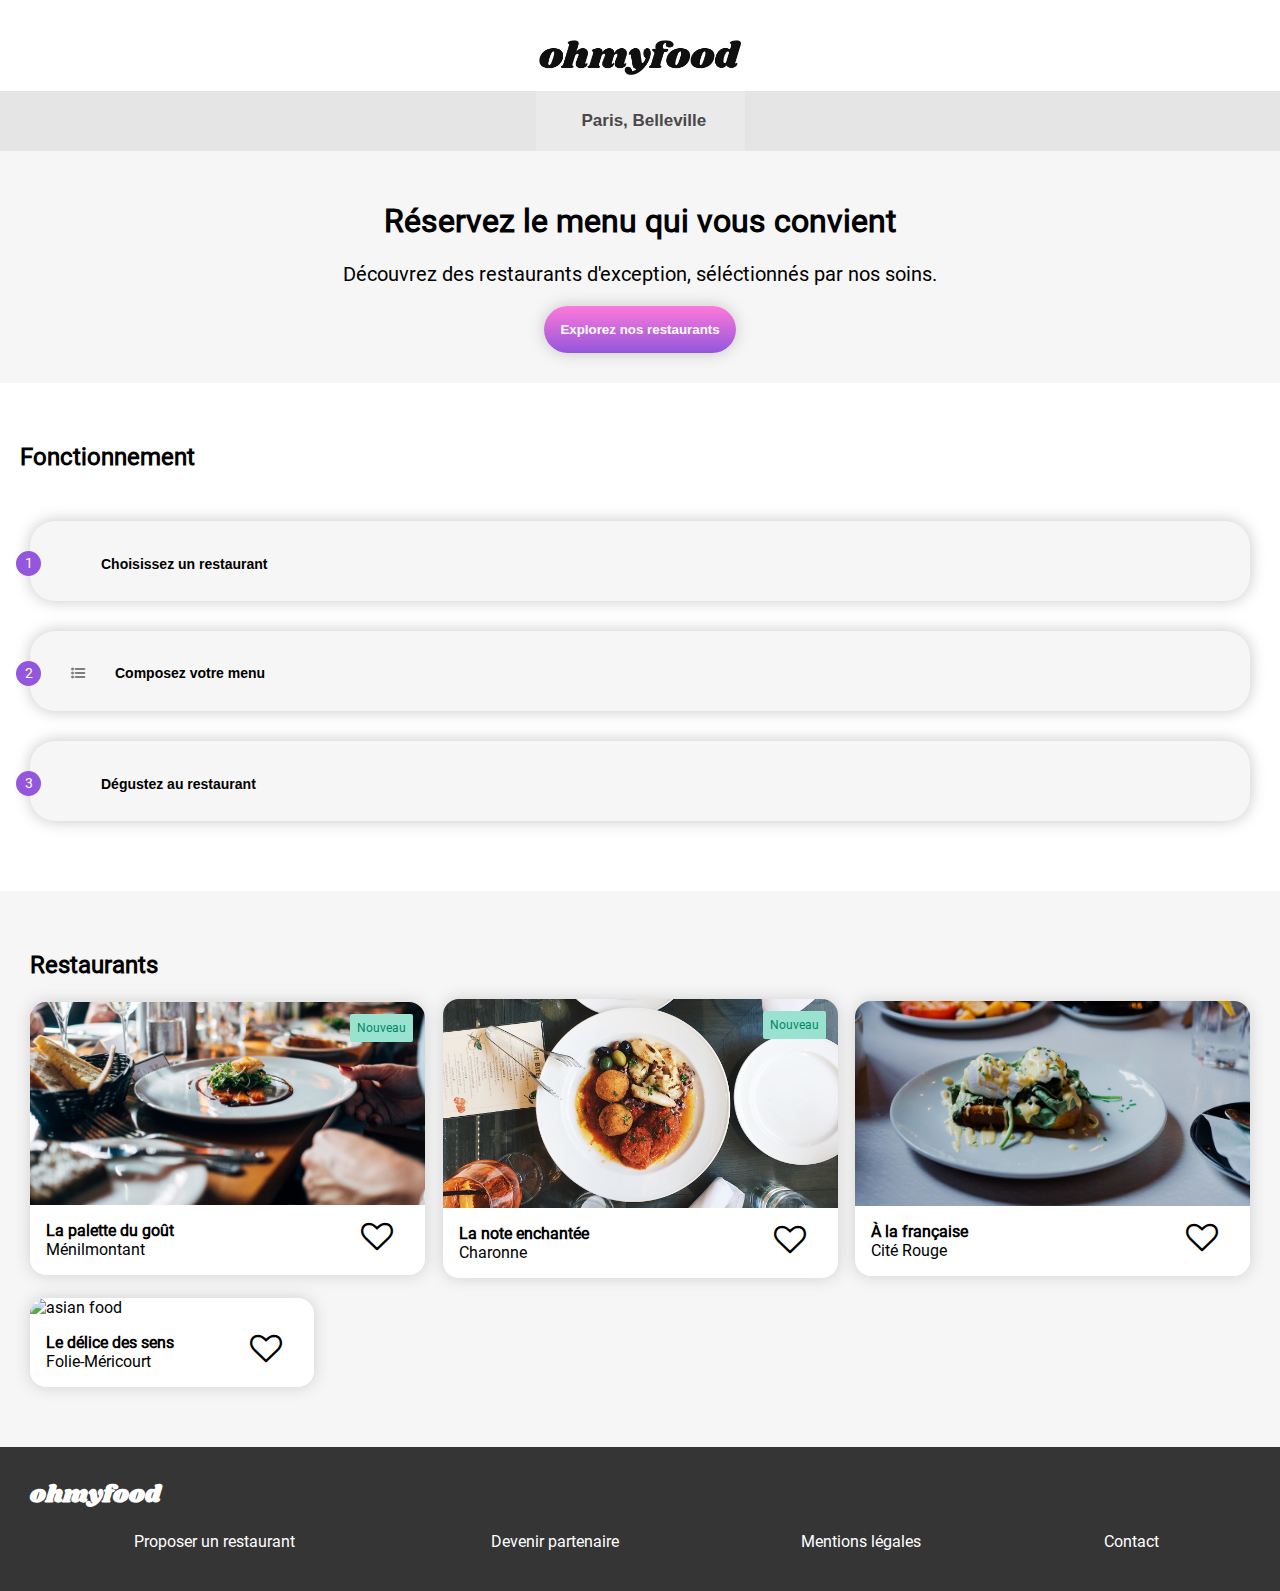
==== index.html @ c181797b "rectifs backgd img, select anim top, centrage titre page menu" ====
<!DOCTYPE html>
<html lang="fr">
    <head>
        <meta charset="utf-8" />
		<meta name="viewport" content="width=device-width, initial-scale=1">
        <link rel="stylesheet" href="omfstyle.css"/>
        <script src='https://kit.fontawesome.com/a076d05399.js'></script>
        <link rel="stylesheet" href="https://cdnjs.cloudflare.com/ajax/libs/font-awesome/4.7.0/css/font-awesome.min.css">
        <title>Oh my food</title>
    </head>
   <body>
    <header class="header">
        <div class="stage">
            <div class="dot-spin"></div>
        </div>
        <div class="navlogohomepage navlogo">
            <img src="images/ohmyfood.png" alt="logo Ohmyfood" class="logo"/>
        </div>
        <div class="topbar">
            <form action="traitement.php" class="searchinput">
            <div class="mapicon"><i class='fas fa-map-marker-alt'></i></div>
            <div><input type="search" id="mapsearch" name="q" placeholder="Paris, Belleville"></div>
            </form>
        </div>
    </header>
    <div class="explorer">
            <h1>Réservez le menu qui vous convient</h1>
            <p2 class="intro">Découvrez des restaurants d'exception, séléctionnés par nos soins.</p>
            <button class="explorerbutton">Explorez nos restaurants</button>
        </div>
        <div class="methodpart">
          <h2 class="subtitle">Fonctionnement</h2> 
        <div class="selectsection">
           <button class="filtre">
            <div class="cercleicone">
                    <div class="cerclebleu">1
                    </div>
                </div>
                <div class="textefiltre"><i class='fas fa-mobile-alt selecticon'></i>Choisissez un restaurant
                </div>
            </button>

          <button class="filtre">
            <div class="cercleicone">
                    <div class="cerclebleu">2
                    </div>
                </div>
                <div class="textefiltre"><i class='fa fa-list-ul selecticon'></i>Composez votre menu
                </div>
            </button>

          <button class="filtre">
            <div class="cercleicone">
                    <div class="cerclebleu">3
                    </div>
                </div>
                <div class="textefiltre"><i class='fas fa-store selecticon'></i>Dégustez au restaurant
                </div>
            </button>

        </div> 
    </div>

    <section class="menucontainer">
            <div>
            <h2 class="subtitle">Restaurants</h2>
            </div>
        <div class="globalplacescontainer">
                <div class="placecard">
                    <a href="#">
                        <div class="placefigure">
                            <img class="placephoto" src="images/jay-wennington-N_Y88TWmGwA-unsplash[1].jpg" alt="hands and plate">
                            <div class="labelnew">Nouveau</div>
                        </div>
                        <div class="figcaption">
                            <div class="fa-stack fa-2x heartbox">
                                <i class="fa fa-heart-o fa-stack-1x emptyheart"></i>
                                <i class="fas fa-heart fa-stack-1x fullheart"></i>
                            </div>
                             <div>
                                <h3 class="restaurantname">La palette du goût</h3>
                                <p class="city">Ménilmontant</p> 
                            </div>
                        </div>
                    </a>
                </div>

                <div class="placecard">
                    <a href="#">
                        <div class="placefigure">
                            <img class="placephoto" src="images/stil-u2Lp8tXIcjw-unsplash.jpg" alt="top view plate">
                            <div class="labelnew">Nouveau</div>
                        </div>
                         <div class="figcaption">
                            <div class="fa-stack fa-2x heartbox">
                                <i class="fa fa-heart-o fa-stack-1x emptyheart"></i>
                                <i class="fas fa-heart fa-stack-1x fullheart"></i>
                            </div>
                             <div>
                                <h3 class="restaurantname">La note enchantée</h3>
                                <p class="city">Charonne</p>
                          </div>
                        </div>
                    </a>
                </div>

                <div class="placecard">
                    <a href="alafrancaise.html">
                        <div class="placefigure">
                            <img class="placephoto" src="images/toa-heftiba-DQKerTsQwi0-unsplash.jpg" alt="white table">
                        </div>
                        <div class="figcaption">
                            <div class="fa-stack fa-2x heartbox">
                                <i class="fa fa-heart-o fa-stack-1x emptyheart"></i>
                                <i class="fas fa-heart fa-stack-1x fullheart"></i>
                            </div>
                            <div>
                                <h3 class="restaurantname">À la française</h3>
                                <p class="city">Cité Rouge</p>
                            </div>
                        </div>
                    </a>
                </div>

                <div class="placecard">
                    <a href="#">
                        <div class="placefigure">
                            <img class="placephoto" src="images/louis-hansel-shotsoflouis-qNBGVyOCY8Q-unsplash.jpg" alt="asian food">
                        </div>
                        <div class="figcaption">
                            <div class="fa-stack fa-2x heartbox">
                                <i class="fa fa-heart-o fa-stack-1x emptyheart"></i>
                                <i class="fas fa-heart fa-stack-1x fullheart"></i>
                            </div>
                             <div>
                                <h3 class="restaurantname">Le délice des sens</h3>
                                <p class="city">Folie-Méricourt</p>
                            </div>
                        </div>
                    </a>
                </div>
            </div>

    </section>
    </body>
    <footer class="footer">
        <h2 class="shrikhandtitle">ohmyfood</h2>
    <div class="footercontainer">
        <a href="#" class="footerlink"><i class='fas fa-utensils footericon'></i>Proposer un restaurant</a>
        <a href="#" class="footerlink"><i class='fas fa-handshake footericon'></i>Devenir partenaire</a>
        <a href="#" class="footerlink">Mentions légales</a>
        <a href="#" class="footerlink">Contact</a>
    </div>
    </footer>
</html>
---- omfstyle.css ----
@font-face {
	font-family: "Shrikhand";
	src: url('../font/Shrikhand-Regular.ttf');
}
@font-face {
	font-family: "Roboto";
	src: url('../font/Roboto-Regular.ttf');
}
a {
    text-decoration: none;
    color: black;
}
body {
    margin: 0px;
    padding: 0px;
    font-family: "Roboto", sans-serif;
}
.header {
    display: flex;
    flex-direction: column;
    justify-content: center;
    background-color: white;
    text-align: center;
}
.navlogohomepage {
    justify-content: center;
}
.navlogo {
    display: flex;
    width: 100%;
    padding-bottom: 16px;
    padding-top: 40px;
    align-items: center;
}
.logobox {
    width: 100%;
    display:flex;
    justify-content: center;
}
.logo {
    height: 35px;
}
.arrow {
    font-size: 24px;
    color:#353535;
    padding-bottom: 10px;
    margin-left: 5px;
    margin-right: auto;
}
.topbar {
    display: flex;
    justify-content: center;
    background-color:#e5e5e5;
    position: relative;
}
.searchinput {
    display: flex;
    align-items: center;
}
.mapicon {
    color:rgb(73, 73, 73);
    position: absolute;
    display: inline-block;
    vertical-align: middle;
}
#mapsearch {
  background-color:#eaeaea;
  border: none;
  padding-left: 30px;
  height: 60px;
  display: inline-block;
  vertical-align: middle;
}
::placeholder {
    padding-left: 16px;
    color:rgb(73, 73, 73);
    font-size: 17px;
    font-weight: bold;
    opacity: 1;
}
h1 {
    text-align: center;
}
.explorer {
    background-color: #f6f6f6;
    height: 100%;
    padding: 30px;
    text-align: center;
}
.intro {
    text-align: center;
    font-size: 20px;
    text-justify: auto;
}
.explorerbutton {
    color: white;
    font-weight: bold;
    background: linear-gradient(180deg, #FF79DA, #9356DC);
    padding: 16px;
    border-radius: 30px;
    border: none;
    box-shadow: 0 0 16px #C6C6C6;
}
.explorerbutton:hover {
    box-shadow: 0 0 16px#797979;
    opacity: 0.9;
    transition: 0.5s;
}
.methodpart {
    padding-bottom: 40px;
    padding-top: 40px;
}
.subtitle {
    margin-left: 20px; 
    margin-bottom: 20px;
    padding-top: 0px;
}
.selectsection {
    display: flex;
    flex-direction: column;
    justify-content: space-between;
    padding-left: 30px;
    padding-right: 30px;
    padding-bottom: 30px;
}
.selectbutton {
    color: black;
    font-weight: bold;
    background-color: #F6F6F6;
    padding: 20px;
    border-radius: 16px;
    margin-bottom: 16px;
    margin-right: 30px;
    margin-left: 30px;
}
.selecticon {
    padding-right: 30px;
    font-size: 18px;
    color:#7E7E7E;
}
.selecticon:hover {
    color:#9356DC;
}
.selecticon:focus {
    color:#9356DC;
}
.selecticon:visited {
    color:#9356DC;
}
.numbers {
    color: white;
    background-color:#9356DC;
    border-radius: 50%;
    padding: 10px;
    width: 10px;
    height: 10px;
    margin-right: -10px;
    position: absolute;
}
.selectbuttonicon {
    display: inline-block;
    align-items: baseline;
    vertical-align: middle;
}
.filtre {
    background-color: #F6F6F6;
    border: none;
	border-radius: 25px;
    margin-top: 30px;
    margin-right: 0px;
    margin-left: 0px;
    padding-top: 30px;
    padding-bottom: 25px;
	align-items: center;
    display: flex;
    box-shadow: 0 0 16px #C6C6C6;
}
.filtre:hover {
    box-shadow: 0 0 16px#797979;
    background-color:#f9f9f9;
    transition: 0.5s;
}
.textefiltre {
    margin-left: 30px;
    margin-right: auto;
    font-weight: bold;
    font-size: 14px;
}
.cerclebleu {
    background-color:#9356DC;
    font-family: "Roboto";
    font-size: 14px;
    color: white;
	border-radius: 100%;
	height: 25px;
	width: 25px;
	display: flex;
	align-items: center;
	justify-content: center;
	margin-left: -20px;
}
.menucontainer {
    background-color: #F6F6F6;
    height: 100%;
    padding: 40px 10px 40px 10px;
}
.globalplacescontainer {
	display: flex;
    flex-direction:column;
    align-items: center;
}
.placecard {
    display: block;
	background-color: #ffffff;
	border-radius: 16px;
	padding: 0px;
	box-shadow: 0 0 16px #cfcfcf;
	box-sizing: border-box;
	max-width: 395px;
    max-height: 300px;
    margin-bottom: 20px;
}
.placecard:hover {
    box-shadow: 0 0 16px#797979;
    transition: 0.5s;
}
.placefigure {
    display: flex;
    align-content: flex-start;
    justify-content: flex-end;
	width: 100%;
	height: 100%;
    margin: 0px;
    position: relative;
}
.labelnew {
    color:#008766;
    background-color:#99E2D0 ;
    font-size: 12px;
    position: absolute;
    padding: 7px;
    border-radius: 2px;
    margin-top: 12px;
    margin-right: 12px;
}
.placephoto {
 
	width: 100%;
	height: 100%;
	border-top-left-radius: 16px;
	border-top-right-radius: 16px;	
    object-fit: cover;
}
.figcaption {
    display: flex;
    justify-content: space-between;
    padding: 16px 16px 16px 16px;
    align-items: flex-start;
}
.figcaption .heartbox {
    margin-top: -16px;
}
.restaurantname {
margin :0px;
font-size: 16px;
}
.city {
    margin :0px;
}
.footer {
    color: white;
    background-color:#353535;
    padding: 10px 30px 30px 30px;
}
.shrikhandtitle {
    font-family: "Shrikhand";
    text-align: left;
}
.menucontainerpage {
    display: flex;
    flex-direction: column;
    padding-left: 25px;
    padding-right: 25px;
    background-color: #f6f6f6;
}
.dishbtntitle {
    border-bottom: 3px solid #99E2D0;
    font-weight: normal;
    padding-bottom: 10px;
    font-size: 20px;
}
.dishbtncontainer {
    display: flex;
    flex-direction: column;
    margin-bottom: 30px;
    justify-content: space-between;
    align-items: baseline;
}
.dishbtntitlebox {
    width: 50px;
    align-self: baseline;
}
.dishbtn {
    display: flex;
  background-color: white;
  border: none;
  border-radius: 16px;
  box-shadow: 0 0 16px #C6C6C6;
  align-items: left;
  text-align: left;
  font-size: 14px;
  margin-bottom: 16px;
  font-family: "Roboto";
  min-width: 330px;
  max-width: 350px;
  height: 75px;
  z-index:1;
  cursor: pointer;
  opacity:0;
}
.dishbtn {
        animation: fadein;
        Animation-name : fadein;
        -moz-animation: fadein 1.5s; /* Firefox */
        -webkit-animation: fadein 1.5s; /* Safari et Chrome */
        -o-animation: fadein 1.5s; /* Opera */
        animation-fill-mode: forwards;
    }
    @keyframes fadein {
        from {
            opacity:0;
        }
        to {
            opacity:1;
        }
    }
    @-moz-keyframes fadein { /* sur Firefox */
        from {
            opacity:0;
        }
        to {
            opacity:1;
        }
    }
    @-webkit-keyframes fadein { /* sur Safari et Chrome */
        from {
            opacity:0;
        }
        to {
            opacity:1;
        }
    }
    @-o-keyframes fadein { /* sur Opera */
        from {
            opacity:0;
        }
        to {
            opacity: 1;
        }
    } 
}
.btn1 {
    Animation-name : fadein ;
    Animation-delay : 1s ;
}
.btn2 {
    Animation-name : fadein ;
    Animation-delay : 0.5s ;
}
.btn3 {
    Animation-name : fadein ;
    Animation-delay : 1s ;
}
.dishbtn:hover {
    box-shadow: 0 0 16px#797979;
    transition: 0.5s;
}
.dishtitle {
    font-weight: bold;
    font-family: "Roboto";
    padding-bottom: 10px;
    font-size: 16px;
}
.dishdetailsbox {
    display: flex;
    justify-content: space-between;
    height: 100%;
}
.dishdetails {
    white-space: nowrap;
    overflow: hidden;
    text-overflow: ellipsis;
}
.price {
    font-weight: bold;
    font-family: "Roboto";
    margin-right: 10px;
    margin-left: auto;
}
.selectanim {
    background-color: #99E2D0;
    border-top-right-radius: 16px;
    border-bottom-right-radius: 16px;
    box-sizing: border-box;
    margin-right: -10px;
    margin-top: -1px;
    display: flex;
    height: 75px;
    z-index: 2;
    position: relative;
    justify-content: center;
    align-items: center;
    background-clip: padding-box;
    width: 0%;
    overflow: hidden;
  }
.circleanim {
    color: white;
    background-color: #99E2D0;
    box-sizing: content-box;
    font-size: 24px;
    display: none;
    z-index: 1;
    position: absolute;
  }
.choice {
    width: 100%;
    height: 100%;
    padding: 15px 10px 0px 5px;
    display: flex;
    flex-direction: column; 
}
.dishbtn:hover .circleanim {
   -webkit-animation: roll-in-right 0.6s ease-out both;
    animation: roll-in-right 0.6s ease-out both;
    animation-duration: 1s;
    animation-fill-mode: forwards;
  }
  @-webkit-keyframes roll-in-right {
    0% {
      -webkit-transform: translateX(80px) rotate(940deg);
              transform: translateX(80px) rotate(940deg);
      opacity: 0;
    }
    70% {
      -webkit-transform: translateX(0) rotate(0deg);
              transform: translateX(0) rotate(0deg);
      opacity: 1;
    }
  }
  @keyframes roll-in-right {
    0% {
      -webkit-transform: translateX(80px) rotate(940deg);
              transform: translateX(80px) rotate(940deg);
      opacity: 0;
    }
    70% {
      -webkit-transform: translateX(0) rotate(0deg);
              transform: translateX(0) rotate(0deg);
      opacity: 1;
    }
  }
.dishbtn:hover .choice {
    width: 80%;
    transition-duration: 0.5s;
  }
.dishbtn:hover .selectanim {
    display: flex;
    width: 20%;
    transition-duration: 0.5s;
  }
  
.commandbtnbox {
    display: flex;
    justify-content: center;
    background-color: #f6f6f6;
}
.commandbtn {
    color: white;
    font-weight: bold;
    background: linear-gradient(180deg, #FF79DA, #9356DC);
    padding: 16px 50px 16px 50px;
    border-radius: 30px;
    border: none;
    box-shadow: 0 0 16px #C6C6C6;
    margin-bottom: 80px;
    cursor: pointer;
}
.commandbtn:hover {
    box-shadow: 0 0 16px#797979;
    opacity: 0.9;
    transition: 0.5s;
}
.footerlink {
    text-decoration: none;
    color: white;
    margin-bottom: 10px; 
}
.footericon {
    color: white;
    padding-right: 13px;
}
.footercontainer {
    display: flex;
    flex-direction: column;
    justify-content: space-between;
}
.headerphotobox {
    display:flex;
    position: relative;
    overflow: hidden;
}
.headerphoto {
    display:block;
    width: 100%;
    max-height: 300px;
    object-fit: cover;
    object-position: center;
}
.selectedrestaurant {
    background-color: #f6f6f6;
    padding: 16px;
    border-top-right-radius: 40px;
    border-top-left-radius: 40px;
    object-fit: cover;
    margin-top: -67px;
    position: relative;
    z-index: 2;
}
.selectedrestauranttitle {
    margin-bottom: 0px;
    margin-left: 10px;
    margin-right: -10px;
}
.iconespace {
    display: flex;
    justify-content: space-between;
    align-items: center;
}
.heartbox {
    order:2;
    margin-bottom: -15px;
    height: 24px;
    width: 24px;
    cursor: pointer;
    display: flex;
    margin-left: auto;
}
.emptyheart {
  opacity:1;
  transition: opacity 1.5s;
}
.fullheart{
  opacity:0;
  transition: opacity 1.5s;
  background:-webkit-linear-gradient(180deg, #FF79DA, #9356DC);
  background-clip: text;
  -webkit-background-clip: text;
  -webkit-background-clip: text;
  -moz-background-clip: text;
  -webkit-text-fill-color: transparent;
  -moz-text-fill-color: transparent;
}
.heartbox:hover .emptyheart {
  opacity :0;
 }
 .heartbox:hover .fullheart {
   opacity: 1;
 }
 .stage {
    display: flex;
    width: 0%;
    height: 0%;
    position: fixed;
    top: 0;
    left: 0;
    right: 0;
    bottom: 0;
    z-index: 99999; 
    justify-content: center;
    align-items: center;
    overflow: hidden;
    background:-webkit-linear-gradient(180deg, #FF79DA, #9356DC);
    -webkit-text-fill-color: transparent;
    -moz-text-fill-color: transparent;
    animation:apparition 3s backwards;
  }
  @keyframes apparition {
    0% { 
      width:100%;
      height:100%;
      opacity:1;
  }
    70%{
      width:100%;
      height:100%;
      opacity: 0.95;
    }
    100% {
      width:100%;
      height:100%;
      opacity:0;
    }
  }
  .dot-spin {
    position: absolute;
    width: 10px;
    height: 10px;
    border-radius: 5px;
    box-shadow:  0 -18px 0 0  #ffffff, 12.72984px -12.72984px 0 0  #ffffff, 18px 0 0 0  #ffffff, 12.72984px 12.72984px 0 0 rgba(152, 128, 255, 0), 0 18px 0 0 rgba(152, 128, 255, 0), -12.72984px 12.72984px 0 0 rgba(152, 128, 255, 0), -18px 0 0 0 rgba(152, 128, 255, 0), -12.72984px -12.72984px 0 0 rgba(152, 128, 255, 0);
    animation: dotSpin 1.5s infinite linear;
  }
  
  @keyframes dotSpin {
    0%,
    100% {
      box-shadow: 0 -18px 0 0 #ffffff, 12.72984px -12.72984px 0 0 #ffffff, 18px 0 0 0 #ffffff, 12.72984px 12.72984px 0 -5px rgba(152, 128, 255, 0), 0 18px 0 -5px rgba(152, 128, 255, 0), -12.72984px 12.72984px 0 -5px rgba(152, 128, 255, 0), -18px 0 0 -5px rgba(152, 128, 255, 0), -12.72984px -12.72984px 0 -5px rgba(152, 128, 255, 0);
    }
    12.5% {
      box-shadow: 0 -18px 0 -5px rgba(152, 128, 255, 0), 12.72984px -12.72984px 0 0 #ffffff, 18px 0 0 0 #ffffff, 12.72984px 12.72984px 0 0 #ffffff, 0 18px 0 -5px rgba(152, 128, 255, 0), -12.72984px 12.72984px 0 -5px rgba(152, 128, 255, 0), -18px 0 0 -5px rgba(152, 128, 255, 0), -12.72984px -12.72984px 0 -5px rgba(152, 128, 255, 0);
    }
    25% {
      box-shadow: 0 -18px 0 -5px rgba(152, 128, 255, 0), 12.72984px -12.72984px 0 -5px rgba(152, 128, 255, 0), 18px 0 0 0 #ffffff, 12.72984px 12.72984px 0 0 #ffffff, 0 18px 0 0 #ffffff, -12.72984px 12.72984px 0 -5px rgba(152, 128, 255, 0), -18px 0 0 -5px rgba(152, 128, 255, 0), -12.72984px -12.72984px 0 -5px rgba(152, 128, 255, 0);
    }
    37.5% {
      box-shadow: 0 -18px 0 -5px rgba(152, 128, 255, 0), 12.72984px -12.72984px 0 -5px rgba(152, 128, 255, 0), 18px 0 0 -5px rgba(152, 128, 255, 0), 12.72984px 12.72984px 0 0 #ffffff, 0 18px 0 0 #ffffff, -12.72984px 12.72984px 0 0 #ffffff, -18px 0 0 -5px rgba(152, 128, 255, 0), -12.72984px -12.72984px 0 -5px rgba(152, 128, 255, 0);
    }
    50% {
      box-shadow: 0 -18px 0 -5px rgba(152, 128, 255, 0), 12.72984px -12.72984px 0 -5px rgba(152, 128, 255, 0), 18px 0 0 -5px rgba(152, 128, 255, 0), 12.72984px 12.72984px 0 -5px rgba(152, 128, 255, 0), 0 18px 0 0 #ffffff, -12.72984px 12.72984px 0 0 #ffffff, -18px 0 0 0 #ffffff, -12.72984px -12.72984px 0 -5px rgba(152, 128, 255, 0);
    }
    62.5% {
      box-shadow: 0 -18px 0 -5px rgba(152, 128, 255, 0), 12.72984px -12.72984px 0 -5px rgba(152, 128, 255, 0), 18px 0 0 -5px rgba(152, 128, 255, 0), 12.72984px 12.72984px 0 -5px rgba(152, 128, 255, 0), 0 18px 0 -5px rgba(152, 128, 255, 0), -12.72984px 12.72984px 0 0 #ffffff, -18px 0 0 0 #ffffff, -12.72984px -12.72984px 0 0 #ffffff;
    }
    75% {
      box-shadow: 0 -18px 0 0 #ffffff, 12.72984px -12.72984px 0 -5px rgba(152, 128, 255, 0), 18px 0 0 -5px rgba(152, 128, 255, 0), 12.72984px 12.72984px 0 -5px rgba(152, 128, 255, 0), 0 18px 0 -5px rgba(152, 128, 255, 0), -12.72984px 12.72984px 0 -5px rgba(152, 128, 255, 0), -18px 0 0 0 #ffffff, -12.72984px -12.72984px 0 0 #ffffff;
    }
    87.5% {
      box-shadow: 0 -18px 0 0 #ffffff, 12.72984px -12.72984px 0 0 #ffffff, 18px 0 0 -5px rgba(152, 128, 255, 0), 12.72984px 12.72984px 0 -5px rgba(152, 128, 255, 0), 0 18px 0 -5px rgba(152, 128, 255, 0), -12.72984px 12.72984px 0 -5px rgba(152, 128, 255, 0), -18px 0 0 -5px rgba(152, 128, 255, 0), -12.72984px -12.72984px 0 0 #ffffff;
    }
  }  

@media screen and (min-width: 810px) {
.globalplacescontainer {
        display: flex;
        flex-direction: row;
        flex-wrap: wrap;
        justify-content: space-between;
        margin-left: 20px;
        margin-right: 20px;
    }
.footercontainer {
        display: flex;
        flex-direction: row;
        justify-content: space-around;
    }
.menucontainerpage {
        flex-direction: row;
        justify-content: space-evenly;
    }
.commandbtnbox {
     display: block;
     text-align: center;
     height: 100%;
     background-color: #F6F6F6;
    }
.commandbtn {
    margin-bottom: 50px;
}
.selectedrestaurant {
        display:flex;
        justify-content: space-evenly;
    }
.selectedrestauranttitle {
    margin-left: 18px;
}
.heartbox {
    margin-left: 60px;
}

.headerphotobox {
   
}
}
@media screen and (max-width: 809px) {
    .globalplacescontainer {
            display: flex;
            flex-wrap: wrap-reverse;
            flex-direction: column;
            flex-wrap: wrap;
        }
}
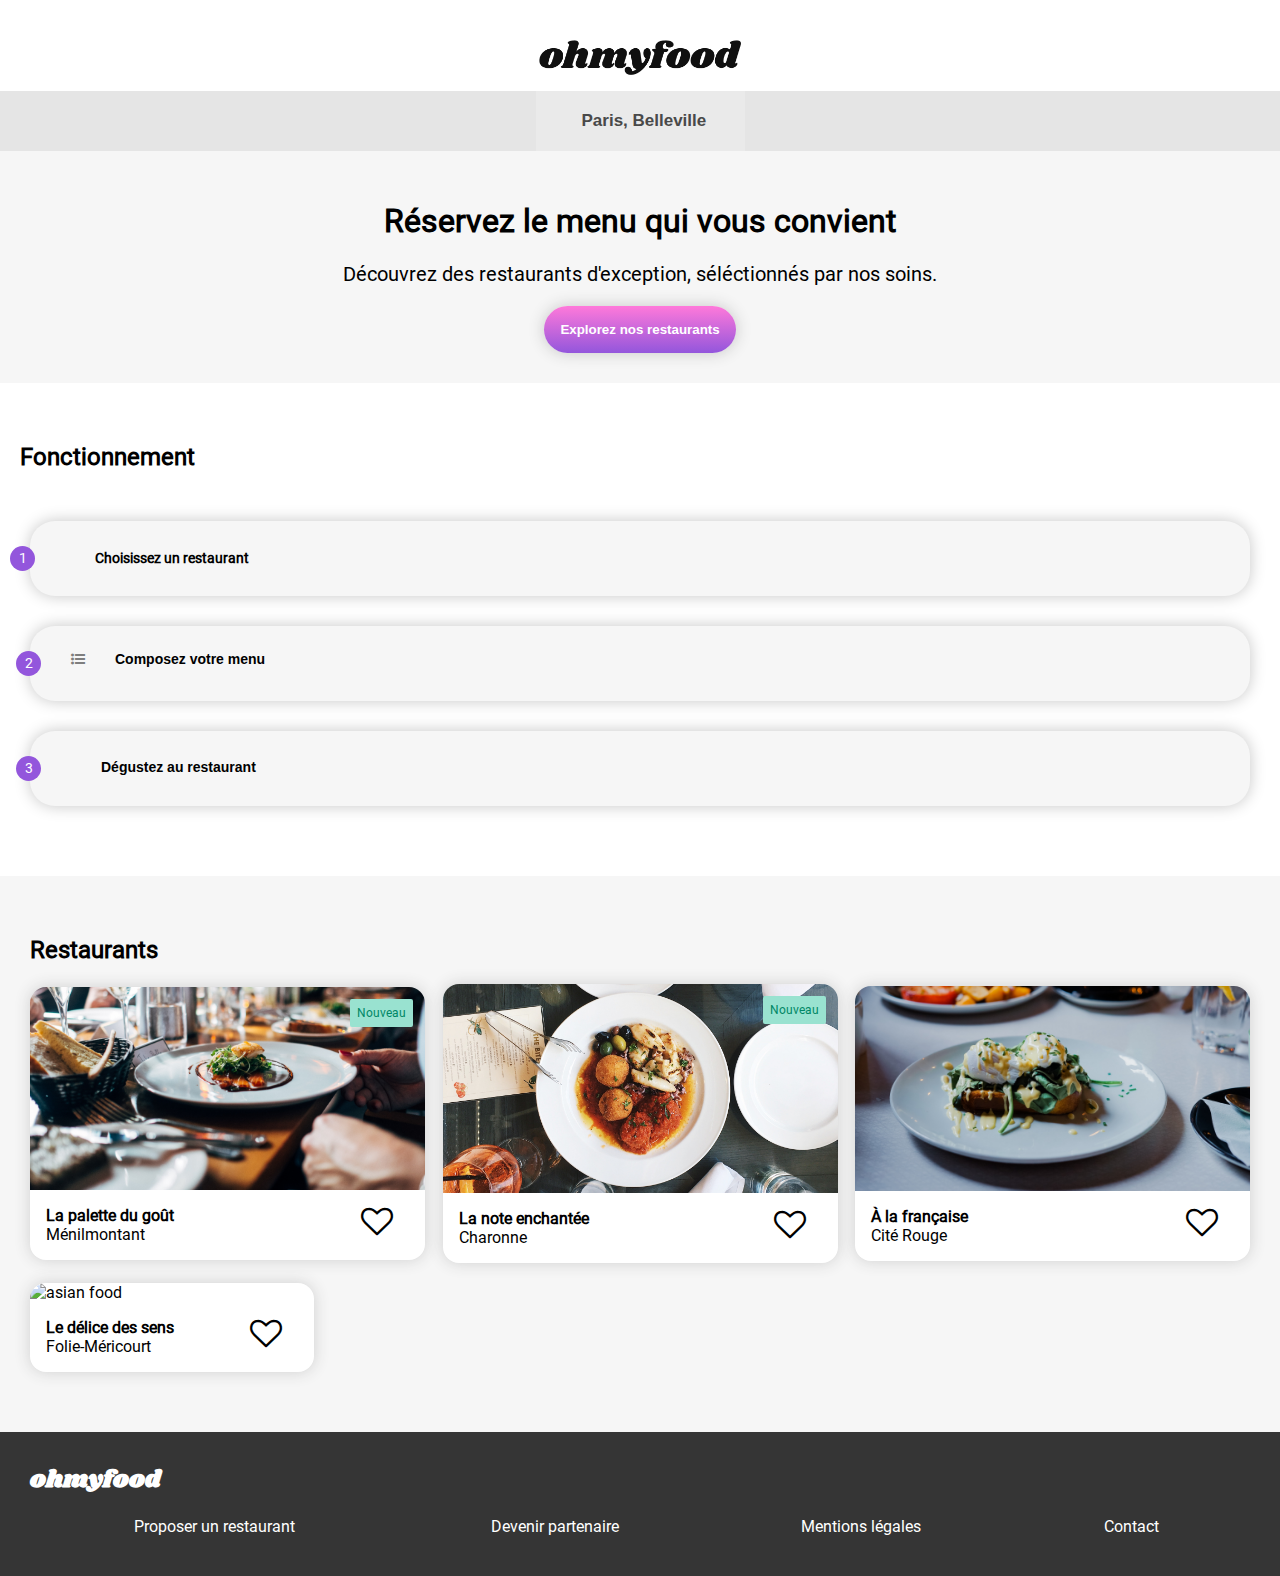
==== commit e8ab51c5: "modifs font compatible tous navigateurs" ====
--- a/index.html
+++ b/index.html
@@ -14,7 +14,7 @@
             <div class="dot-spin"></div>
         </div>
         <div class="navlogohomepage navlogo">
-            <img src="images/ohmyfood.png" alt="logo Ohmyfood" class="logo"/>
+            <img src="public/images/ohmyfood.png" alt="logo Ohmyfood" class="logo"/>
         </div>
         <div class="topbar">
             <form action="traitement.php" class="searchinput">
@@ -25,36 +25,33 @@
     </header>
     <div class="explorer">
             <h1>Réservez le menu qui vous convient</h1>
-            <p2 class="intro">Découvrez des restaurants d'exception, séléctionnés par nos soins.</p>
+            <p class="intro">Découvrez des restaurants d'exception, séléctionnés par nos soins.</p>
             <button class="explorerbutton">Explorez nos restaurants</button>
         </div>
+
         <div class="methodpart">
           <h2 class="subtitle">Fonctionnement</h2> 
+
         <div class="selectsection">
-           <button class="filtre">
-            <div class="cercleicone">
-                    <div class="cerclebleu">1
-                    </div>
+
+           <div class="selectsectionfilter">
+                <div class="numbers">1
                 </div>
-                <div class="textefiltre"><i class='fas fa-mobile-alt selecticon'></i>Choisissez un restaurant
+                <div class="selectsectionfiltertext"><i class='fas fa-mobile-alt selecticon'></i>Choisissez un restaurant
+                </div>
+            </div>
+
+          <button class="selectsectionfilter">
+                <div class="numbers">2
+                </div>
+                <div class="selectsectionfiltertext"><i class='fa fa-list-ul selecticon'></i>Composez votre menu
                 </div>
             </button>
 
-          <button class="filtre">
-            <div class="cercleicone">
-                    <div class="cerclebleu">2
-                    </div>
+          <button class="selectsectionfilter">
+                <div class="numbers">3
                 </div>
-                <div class="textefiltre"><i class='fa fa-list-ul selecticon'></i>Composez votre menu
-                </div>
-            </button>
-
-          <button class="filtre">
-            <div class="cercleicone">
-                    <div class="cerclebleu">3
-                    </div>
-                </div>
-                <div class="textefiltre"><i class='fas fa-store selecticon'></i>Dégustez au restaurant
+                <div class="selectsectionfiltertext"><i class='fas fa-store selecticon'></i>Dégustez au restaurant
                 </div>
             </button>
 
@@ -67,9 +64,9 @@
             </div>
         <div class="globalplacescontainer">
                 <div class="placecard">
-                    <a href="#">
+                    <a href="lapalettedugout.html">
                         <div class="placefigure">
-                            <img class="placephoto" src="images/jay-wennington-N_Y88TWmGwA-unsplash[1].jpg" alt="hands and plate">
+                            <img class="placephoto" src="public/images/jay-wennington-N_Y88TWmGwA-unsplash[1].jpg" alt="hands and plate">
                             <div class="labelnew">Nouveau</div>
                         </div>
                         <div class="figcaption">
@@ -86,9 +83,9 @@
                 </div>
 
                 <div class="placecard">
-                    <a href="#">
+                    <a href="lanoteenchantée.html">
                         <div class="placefigure">
-                            <img class="placephoto" src="images/stil-u2Lp8tXIcjw-unsplash.jpg" alt="top view plate">
+                            <img class="placephoto" src="public/images/stil-u2Lp8tXIcjw-unsplash.jpg" alt="top view plate">
                             <div class="labelnew">Nouveau</div>
                         </div>
                          <div class="figcaption">
@@ -107,7 +104,7 @@
                 <div class="placecard">
                     <a href="alafrancaise.html">
                         <div class="placefigure">
-                            <img class="placephoto" src="images/toa-heftiba-DQKerTsQwi0-unsplash.jpg" alt="white table">
+                            <img class="placephoto" src="public/images/toa-heftiba-DQKerTsQwi0-unsplash.jpg" alt="white table">
                         </div>
                         <div class="figcaption">
                             <div class="fa-stack fa-2x heartbox">
@@ -123,9 +120,9 @@
                 </div>
 
                 <div class="placecard">
-                    <a href="#">
+                    <a href="ledélicedessens.html">
                         <div class="placefigure">
-                            <img class="placephoto" src="images/louis-hansel-shotsoflouis-qNBGVyOCY8Q-unsplash.jpg" alt="asian food">
+                            <img class="placephoto" src="public/images/louis-hansel-shotsoflouis-qNBGVyOCY8Q-unsplash.jpg" alt="asian food">
                         </div>
                         <div class="figcaption">
                             <div class="fa-stack fa-2x heartbox">
@@ -142,8 +139,8 @@
             </div>
 
     </section>
-    </body>
-    <footer class="footer">
+
+ <footer class="footer">
         <h2 class="shrikhandtitle">ohmyfood</h2>
     <div class="footercontainer">
         <a href="#" class="footerlink"><i class='fas fa-utensils footericon'></i>Proposer un restaurant</a>
@@ -151,5 +148,6 @@
         <a href="#" class="footerlink">Mentions légales</a>
         <a href="#" class="footerlink">Contact</a>
     </div>
-    </footer>
+ </footer>
+</body>
 </html>--- a/omfstyle.css
+++ b/omfstyle.css
@@ -1,10 +1,10 @@
 @font-face {
 	font-family: "Shrikhand";
-	src: url('../font/Shrikhand-Regular.ttf');
+	src: url('public/font/Shrikhand-Regular.ttf');
 }
 @font-face {
 	font-family: "Roboto";
-	src: url('../font/Roboto-Regular.ttf');
+	src: url('public/font/Roboto-Regular.ttf');
 }
 a {
     text-decoration: none;
@@ -93,12 +93,14 @@
     text-justify: auto;
 }
 .explorerbutton {
+    
     color: white;
     font-weight: bold;
     background: linear-gradient(180deg, #FF79DA, #9356DC);
     padding: 16px;
     border-radius: 30px;
     border: none;
+    box-sizing: border-box;
     box-shadow: 0 0 16px #C6C6C6;
 }
 .explorerbutton:hover {
@@ -123,16 +125,6 @@
     padding-right: 30px;
     padding-bottom: 30px;
 }
-.selectbutton {
-    color: black;
-    font-weight: bold;
-    background-color: #F6F6F6;
-    padding: 20px;
-    border-radius: 16px;
-    margin-bottom: 16px;
-    margin-right: 30px;
-    margin-left: 30px;
-}
 .selecticon {
     padding-right: 30px;
     font-size: 18px;
@@ -147,46 +139,34 @@
 .selecticon:visited {
     color:#9356DC;
 }
-.numbers {
-    color: white;
-    background-color:#9356DC;
-    border-radius: 50%;
-    padding: 10px;
-    width: 10px;
-    height: 10px;
-    margin-right: -10px;
-    position: absolute;
-}
-.selectbuttonicon {
-    display: inline-block;
-    align-items: baseline;
-    vertical-align: middle;
-}
-.filtre {
+.selectsectionfilter {
     background-color: #F6F6F6;
     border: none;
 	border-radius: 25px;
     margin-top: 30px;
     margin-right: 0px;
     margin-left: 0px;
-    padding-top: 30px;
+    padding-top: 25px;
     padding-bottom: 25px;
-	align-items: center;
+    align-content: center;
+    justify-content: center;
     display: flex;
     box-shadow: 0 0 16px #C6C6C6;
 }
-.filtre:hover {
+.selectsectionfilter:hover {
     box-shadow: 0 0 16px#797979;
     background-color:#f9f9f9;
     transition: 0.5s;
 }
-.textefiltre {
+.selectsectionfiltertext {
     margin-left: 30px;
     margin-right: auto;
     font-weight: bold;
     font-size: 14px;
-}
-.cerclebleu {
+    text-align: center;
+    justify-content: center;
+}
+.numbers {
     background-color:#9356DC;
     font-family: "Roboto";
     font-size: 14px;
@@ -318,6 +298,12 @@
   cursor: pointer;
   opacity:0;
 }
+.emptydiv {
+    min-width: 330px;
+    max-width: 350px;
+    height: 75px;
+    margin-bottom:16px;
+}
 .dishbtn {
         animation: fadein;
         Animation-name : fadein;
@@ -371,6 +357,10 @@
     Animation-name : fadein ;
     Animation-delay : 1s ;
 }
+.btn4 {
+    Animation-name : fadein ;
+    Animation-delay : 1.5s ;
+}
 .dishbtn:hover {
     box-shadow: 0 0 16px#797979;
     transition: 0.5s;
@@ -403,7 +393,6 @@
     border-bottom-right-radius: 16px;
     box-sizing: border-box;
     margin-right: -10px;
-    margin-top: -1px;
     display: flex;
     height: 75px;
     z-index: 2;
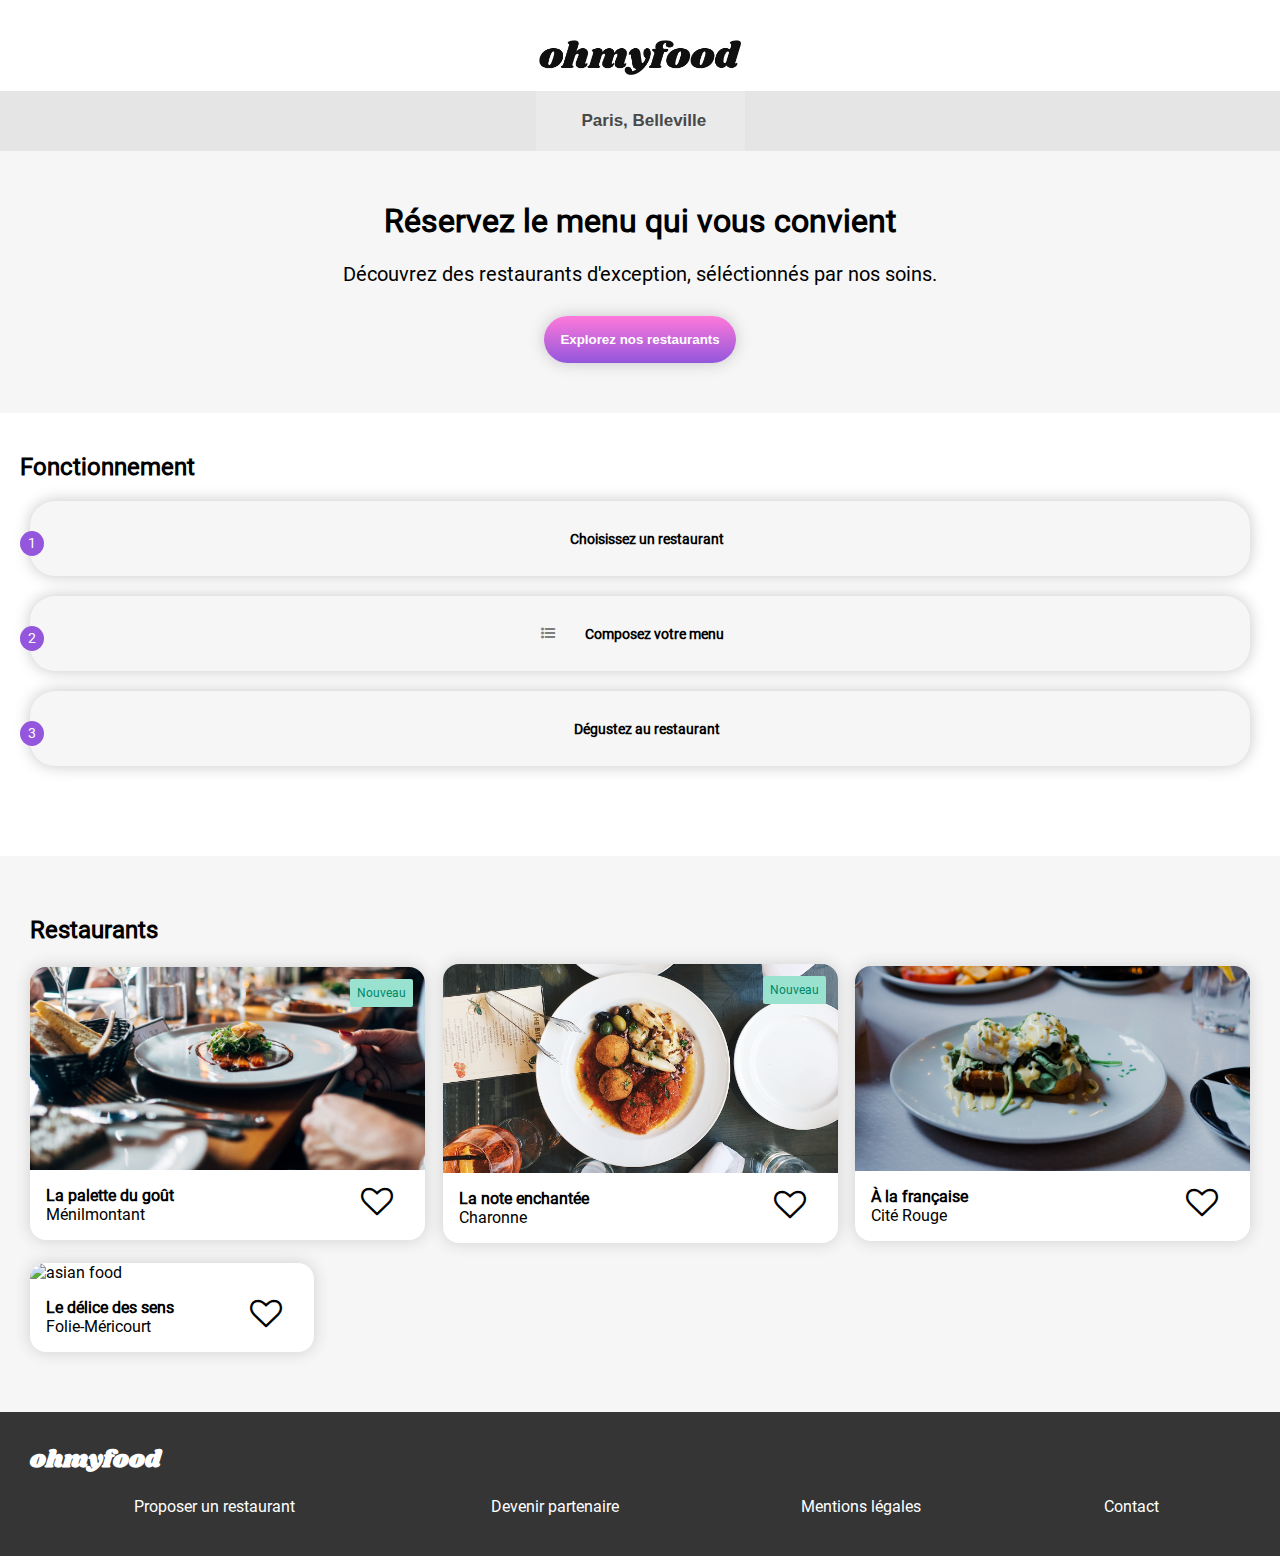
==== commit 8beccdcc: "modifs après validator" ====
--- a/index.html
+++ b/index.html
@@ -41,19 +41,19 @@
                 </div>
             </div>
 
-          <button class="selectsectionfilter">
+          <div class="selectsectionfilter">
                 <div class="numbers">2
                 </div>
                 <div class="selectsectionfiltertext"><i class='fa fa-list-ul selecticon'></i>Composez votre menu
                 </div>
-            </button>
+            </div>
 
-          <button class="selectsectionfilter">
+          <div class="selectsectionfilter">
                 <div class="numbers">3
                 </div>
                 <div class="selectsectionfiltertext"><i class='fas fa-store selecticon'></i>Dégustez au restaurant
                 </div>
-            </button>
+            </div>
 
         </div> 
     </div>
@@ -66,7 +66,7 @@
                 <div class="placecard">
                     <a href="lapalettedugout.html">
                         <div class="placefigure">
-                            <img class="placephoto" src="public/images/jay-wennington-N_Y88TWmGwA-unsplash[1].jpg" alt="hands and plate">
+                            <img class="placephoto" src="public/images/jay-wennington-N_Y88TWmGwA-unsplash.jpg" alt="hands and plate">
                             <div class="labelnew">Nouveau</div>
                         </div>
                         <div class="figcaption">
--- a/omfstyle.css
+++ b/omfstyle.css
@@ -98,6 +98,8 @@
     font-weight: bold;
     background: linear-gradient(180deg, #FF79DA, #9356DC);
     padding: 16px;
+    margin-top: 10px;
+    margin-bottom: 20px;
     border-radius: 30px;
     border: none;
     box-sizing: border-box;
@@ -110,7 +112,7 @@
 }
 .methodpart {
     padding-bottom: 40px;
-    padding-top: 40px;
+    padding-top: 20px;
 }
 .subtitle {
     margin-left: 20px; 
@@ -140,31 +142,32 @@
     color:#9356DC;
 }
 .selectsectionfilter {
+    display: flex;
+    justify-content: center;
     background-color: #F6F6F6;
     border: none;
 	border-radius: 25px;
-    margin-top: 30px;
-    margin-right: 0px;
-    margin-left: 0px;
-    padding-top: 25px;
-    padding-bottom: 25px;
+    padding-top: 30px;
+    padding-bottom: 20px;
+    margin-bottom: 20px;
     align-content: center;
-    justify-content: center;
-    display: flex;
     box-shadow: 0 0 16px #C6C6C6;
 }
 .selectsectionfilter:hover {
     box-shadow: 0 0 16px#797979;
     background-color:#f9f9f9;
     transition: 0.5s;
+    cursor: pointer;
 }
 .selectsectionfiltertext {
-    margin-left: 30px;
-    margin-right: auto;
+    justify-content: center;
+    display: flex;
     font-weight: bold;
     font-size: 14px;
     text-align: center;
     justify-content: center;
+    width: 100%;
+    margin-right: 30px;
 }
 .numbers {
     background-color:#9356DC;
@@ -177,7 +180,7 @@
 	display: flex;
 	align-items: center;
 	justify-content: center;
-	margin-left: -20px;
+	margin-left: -10px;
 }
 .menucontainer {
     background-color: #F6F6F6;
@@ -370,6 +373,9 @@
     font-family: "Roboto";
     padding-bottom: 10px;
     font-size: 16px;
+    white-space: nowrap;
+    overflow: hidden;
+    text-overflow: ellipsis;
 }
 .dishdetailsbox {
     display: flex;
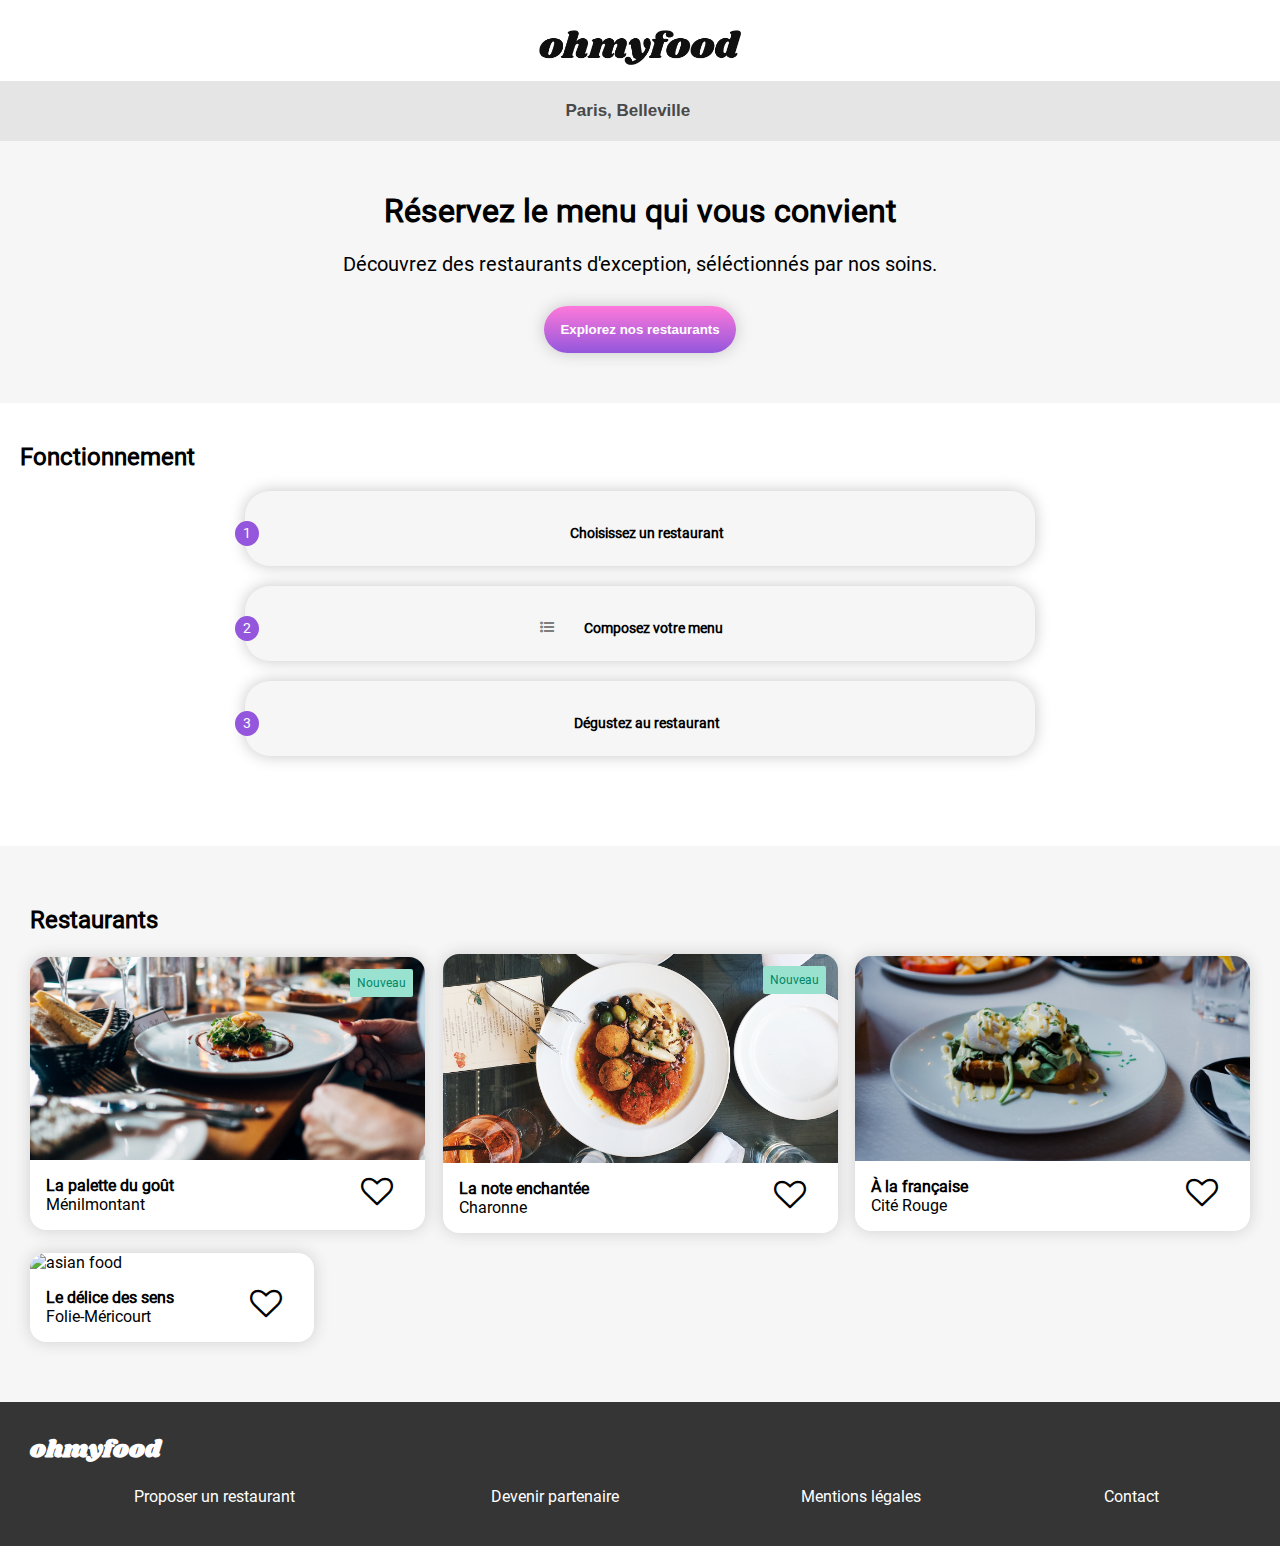
==== commit 7cfdd744: "balise fermante meta fontawesome" ====
--- a/index.html
+++ b/index.html
@@ -5,7 +5,7 @@
 		<meta name="viewport" content="width=device-width, initial-scale=1">
         <link rel="stylesheet" href="omfstyle.css"/>
         <script src='https://kit.fontawesome.com/a076d05399.js'></script>
-        <link rel="stylesheet" href="https://cdnjs.cloudflare.com/ajax/libs/font-awesome/4.7.0/css/font-awesome.min.css">
+        <link rel="stylesheet" href="https://cdnjs.cloudflare.com/ajax/libs/font-awesome/4.7.0/css/font-awesome.min.css"/>
         <title>Oh my food</title>
     </head>
    <body>
@@ -146,7 +146,7 @@
         <a href="#" class="footerlink"><i class='fas fa-utensils footericon'></i>Proposer un restaurant</a>
         <a href="#" class="footerlink"><i class='fas fa-handshake footericon'></i>Devenir partenaire</a>
         <a href="#" class="footerlink">Mentions légales</a>
-        <a href="#" class="footerlink">Contact</a>
+        <a href="mailto:" class="footerlink">Contact</a>
     </div>
  </footer>
 </body>
--- a/omfstyle.css
+++ b/omfstyle.css
@@ -13,6 +13,7 @@
 body {
     margin: 0px;
     padding: 0px;
+    width: 100%;
     font-family: "Roboto", sans-serif;
 }
 .header {
@@ -29,7 +30,7 @@
     display: flex;
     width: 100%;
     padding-bottom: 16px;
-    padding-top: 40px;
+    padding-top: 30px;
     align-items: center;
 }
 .logobox {
@@ -43,7 +44,7 @@
 .arrow {
     font-size: 24px;
     color:#353535;
-    padding-bottom: 10px;
+    padding-left: 20px;
     margin-left: 5px;
     margin-right: auto;
 }
@@ -56,6 +57,7 @@
 .searchinput {
     display: flex;
     align-items: center;
+    border: 0px;
 }
 .mapicon {
     color:rgb(73, 73, 73);
@@ -64,7 +66,7 @@
     vertical-align: middle;
 }
 #mapsearch {
-  background-color:#eaeaea;
+  background-color:#e5e5e5;
   border: none;
   padding-left: 30px;
   height: 60px;
@@ -72,7 +74,6 @@
   vertical-align: middle;
 }
 ::placeholder {
-    padding-left: 16px;
     color:rgb(73, 73, 73);
     font-size: 17px;
     font-weight: bold;
@@ -143,6 +144,7 @@
 }
 .selectsectionfilter {
     display: flex;
+    max-width: 790px;
     justify-content: center;
     background-color: #F6F6F6;
     border: none;
@@ -151,6 +153,7 @@
     padding-bottom: 20px;
     margin-bottom: 20px;
     align-content: center;
+    align-items: center;
     box-shadow: 0 0 16px #C6C6C6;
 }
 .selectsectionfilter:hover {
@@ -262,9 +265,8 @@
 .menucontainerpage {
     display: flex;
     flex-direction: column;
-    padding-left: 25px;
-    padding-right: 25px;
     background-color: #f6f6f6;
+    padding: 10px;
 }
 .dishbtntitle {
     border-bottom: 3px solid #99E2D0;
@@ -275,9 +277,10 @@
 .dishbtncontainer {
     display: flex;
     flex-direction: column;
+    padding-right: 10px;
+    padding-left: 10px;
     margin-bottom: 30px;
     justify-content: space-between;
-    align-items: baseline;
 }
 .dishbtntitlebox {
     width: 50px;
@@ -288,13 +291,13 @@
   background-color: white;
   border: none;
   border-radius: 16px;
+  padding-left: 16px;
   box-shadow: 0 0 16px #C6C6C6;
-  align-items: left;
   text-align: left;
   font-size: 14px;
   margin-bottom: 16px;
   font-family: "Roboto";
-  min-width: 330px;
+  min-width: 280px;
   max-width: 350px;
   height: 75px;
   z-index:1;
@@ -347,22 +350,22 @@
             opacity: 1;
         }
     } 
-}
+
 .btn1 {
     Animation-name : fadein ;
-    Animation-delay : 1s ;
+    Animation-delay : 0.5s ;
 }
 .btn2 {
     Animation-name : fadein ;
-    Animation-delay : 0.5s ;
+    Animation-delay : 1s ;
 }
 .btn3 {
     Animation-name : fadein ;
-    Animation-delay : 1s ;
+    Animation-delay : 1.5s ;
 }
 .btn4 {
     Animation-name : fadein ;
-    Animation-delay : 1.5s ;
+    Animation-delay : 2s ;
 }
 .dishbtn:hover {
     box-shadow: 0 0 16px#797979;
@@ -514,7 +517,7 @@
 }
 .selectedrestaurant {
     background-color: #f6f6f6;
-    padding: 16px;
+    padding: 5px;
     border-top-right-radius: 40px;
     border-top-left-radius: 40px;
     object-fit: cover;
@@ -525,7 +528,8 @@
 .selectedrestauranttitle {
     margin-bottom: 0px;
     margin-left: 10px;
-    margin-right: -10px;
+    margin-right: -10px; 
+    font-size: 27px;
 }
 .iconespace {
     display: flex;
@@ -535,8 +539,6 @@
 .heartbox {
     order:2;
     margin-bottom: -15px;
-    height: 24px;
-    width: 24px;
     cursor: pointer;
     display: flex;
     margin-left: auto;
@@ -549,8 +551,6 @@
   opacity:0;
   transition: opacity 1.5s;
   background:-webkit-linear-gradient(180deg, #FF79DA, #9356DC);
-  background-clip: text;
-  -webkit-background-clip: text;
   -webkit-background-clip: text;
   -moz-background-clip: text;
   -webkit-text-fill-color: transparent;
@@ -650,6 +650,7 @@
     }
 .menucontainerpage {
         flex-direction: row;
+        flex-wrap: wrap;
         justify-content: space-evenly;
     }
 .commandbtnbox {
@@ -670,6 +671,12 @@
 }
 .heartbox {
     margin-left: 60px;
+}
+.selectsection {
+  align-items: center;
+}
+.selectsectionfilter {
+    width: 790px;
 }
 
 .headerphotobox {
